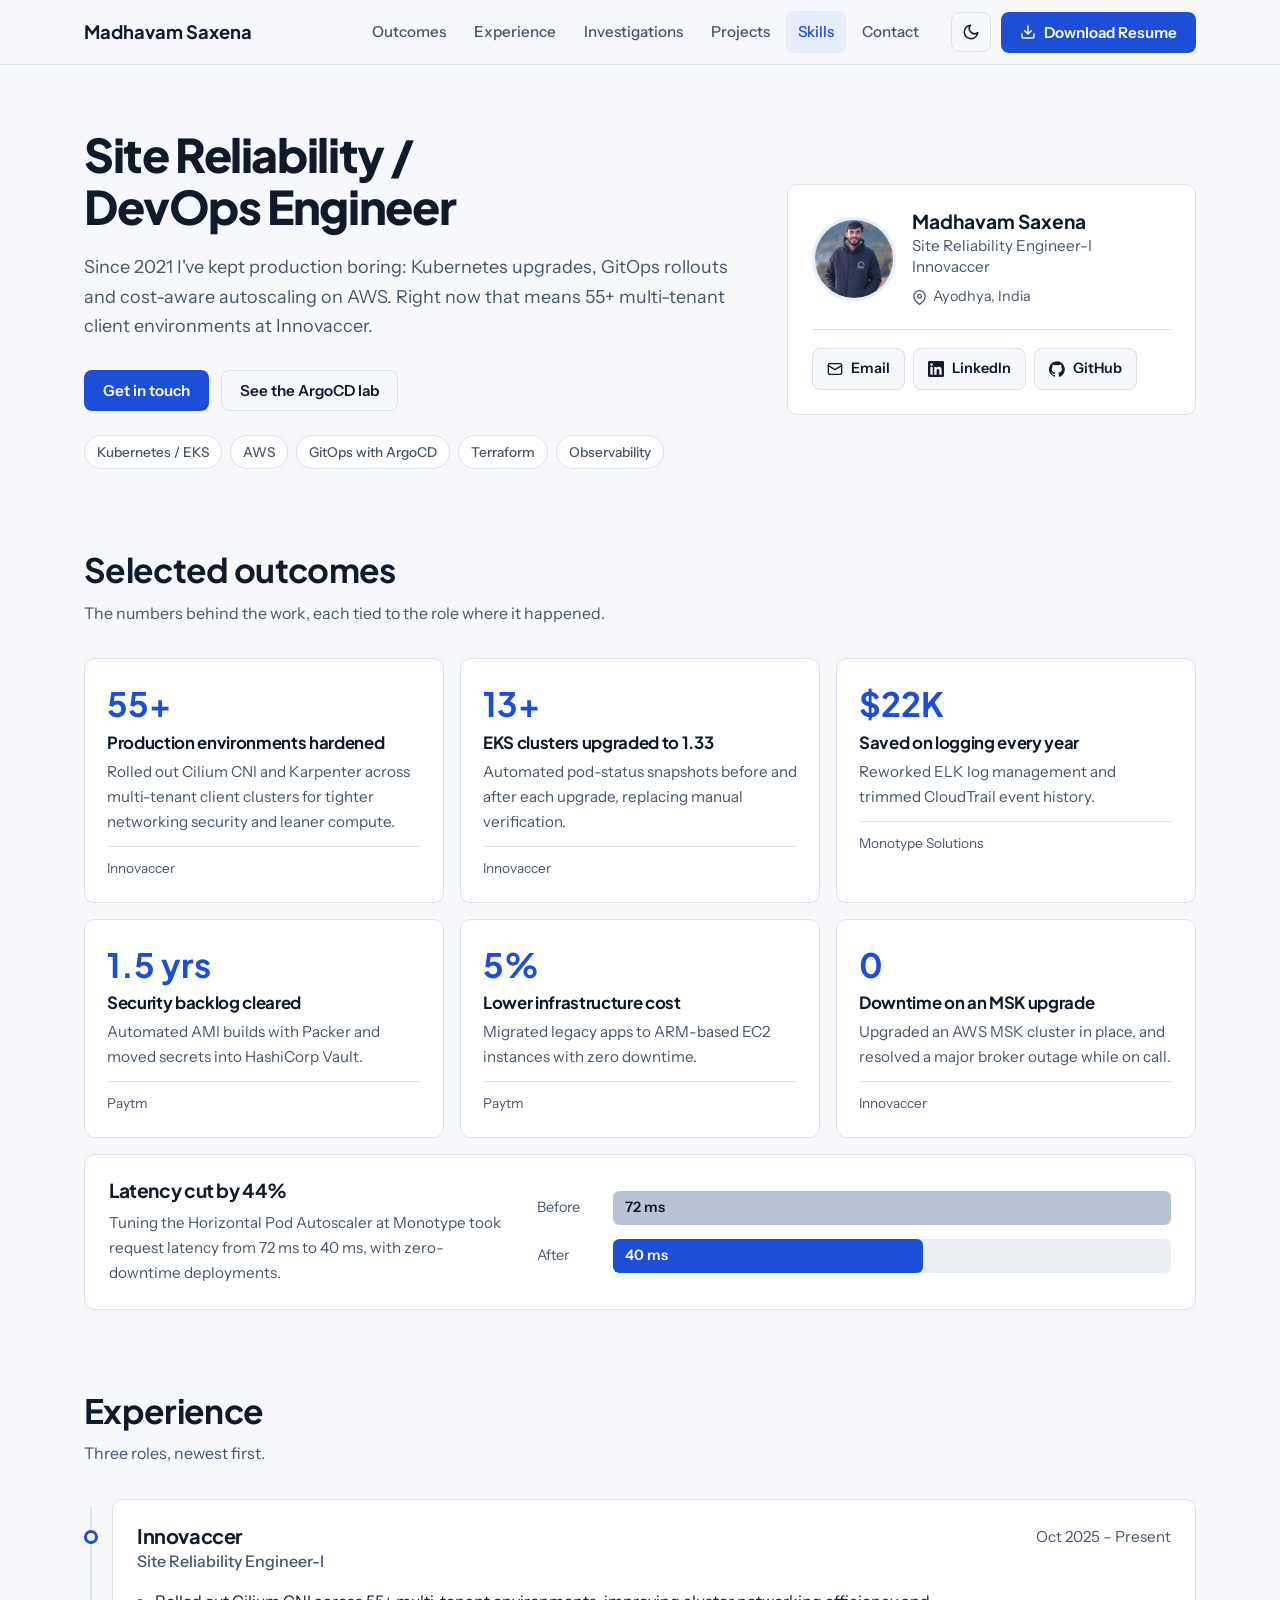
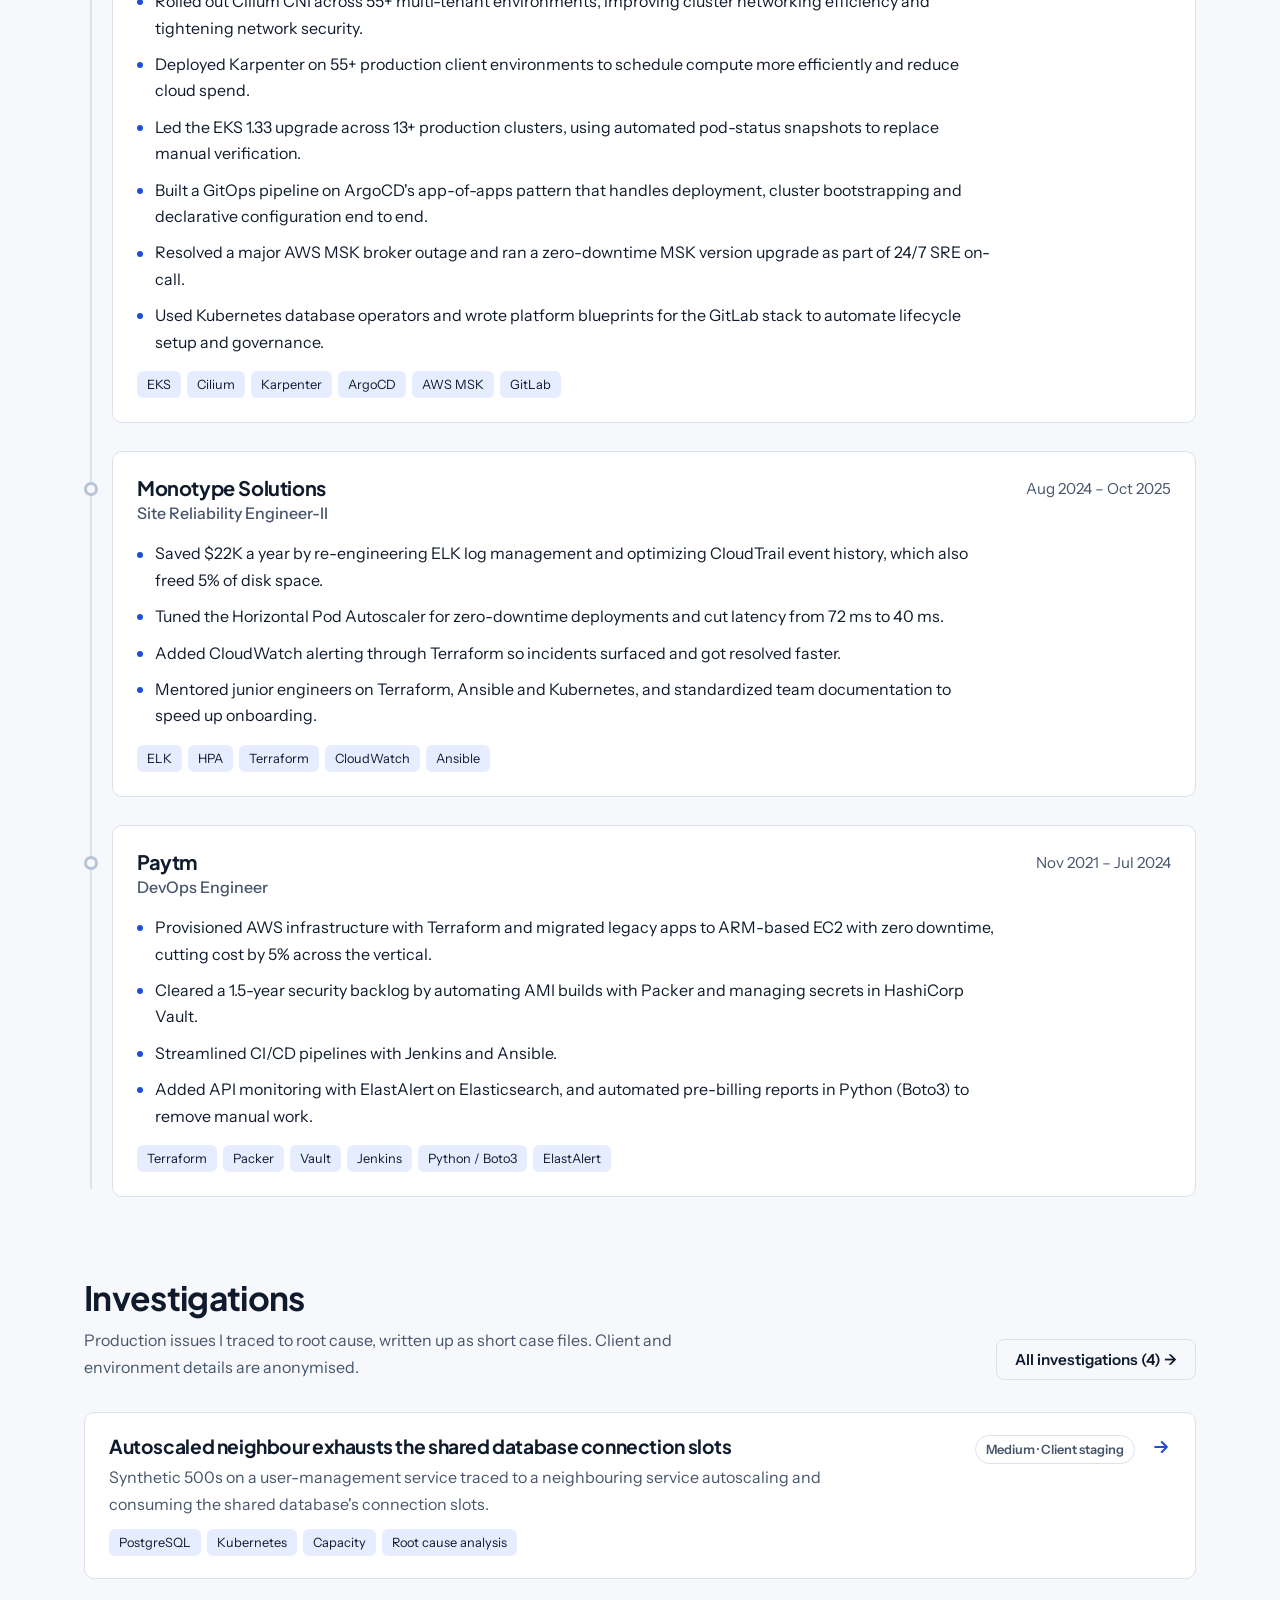
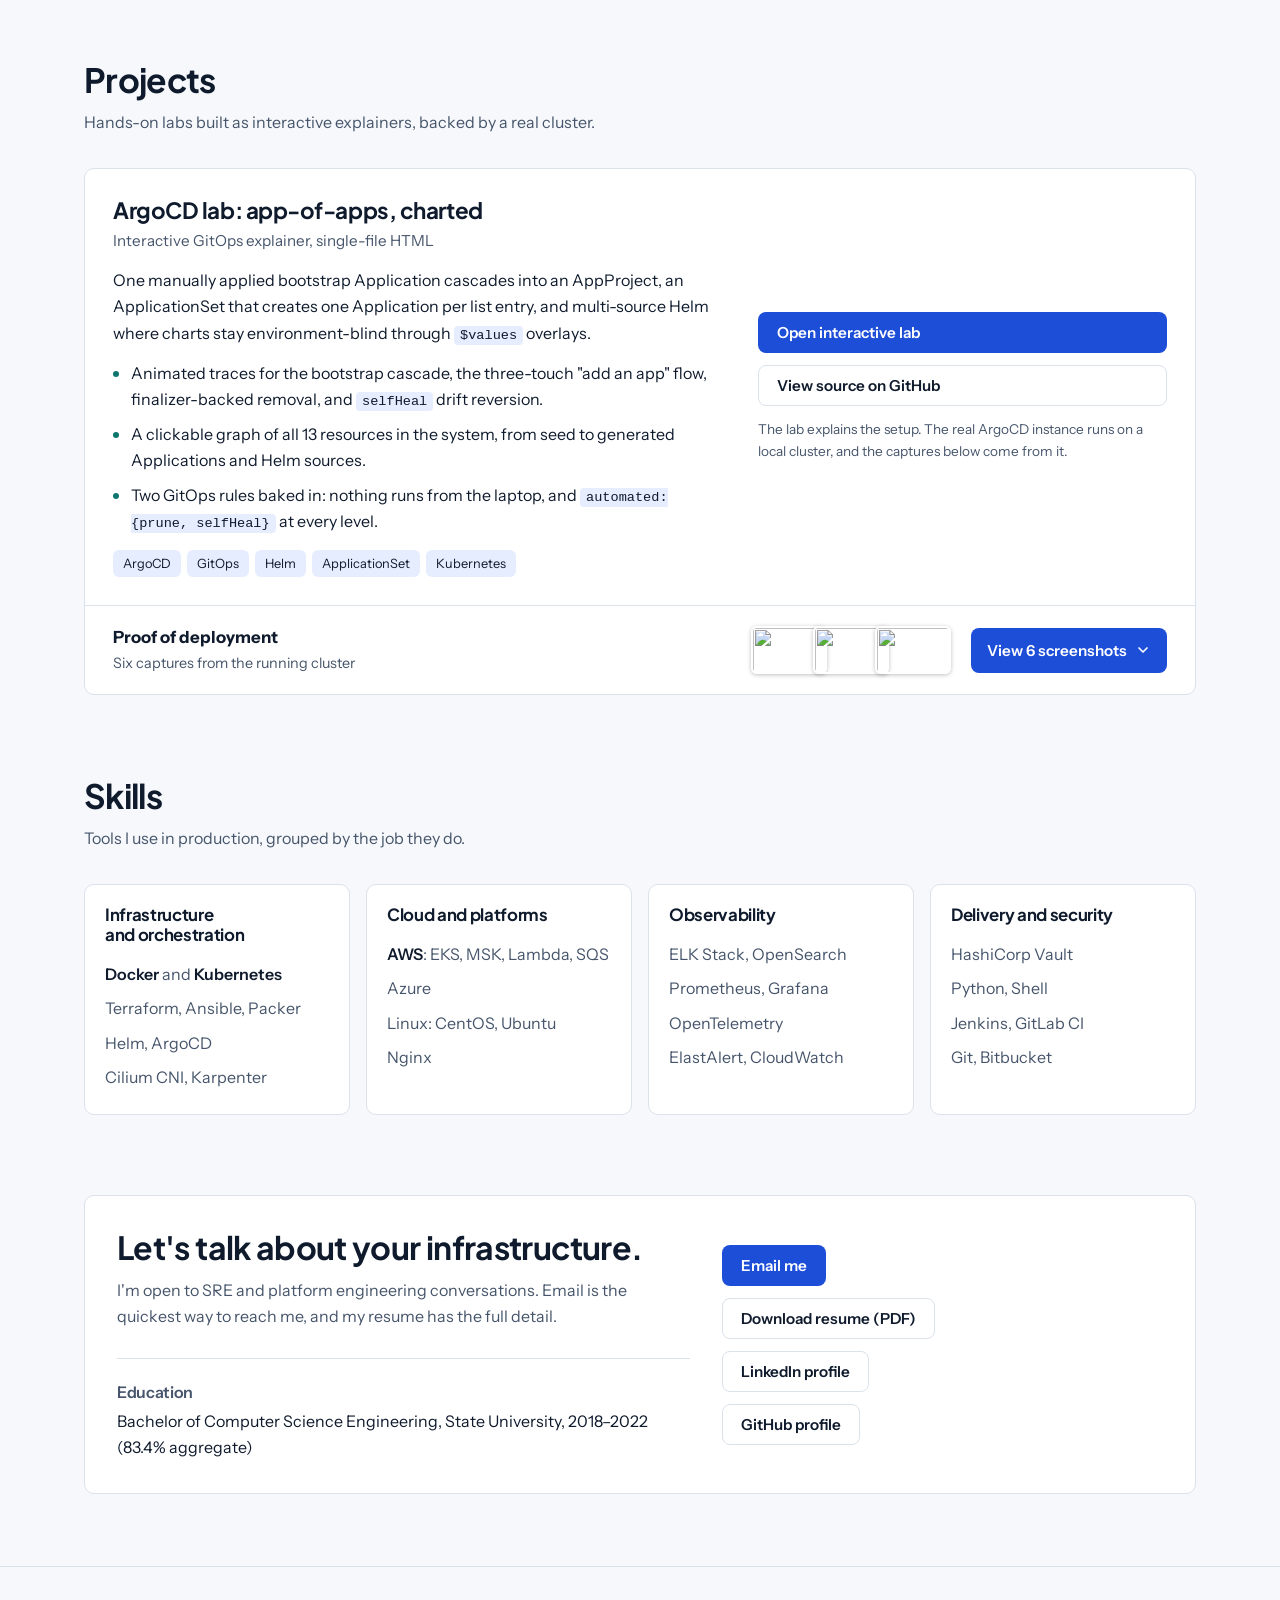
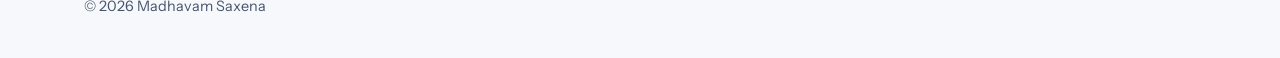
==== html/index.html @ 656e7c24 "Move the pages into html/ and leave a redirect at the root - html/index.html and html/investigations" ====
<!DOCTYPE html>
<html lang="en">
<head>
<meta charset="UTF-8">
<meta name="viewport" content="width=device-width, initial-scale=1">
<title>Madhavam Saxena | Site Reliability / DevOps Engineer: Kubernetes, AWS, GitOps</title>
<meta name="description" content="Site Reliability Engineer with 4+ years running Kubernetes (EKS) on AWS. Cilium and Karpenter rollouts across 55+ client environments, ArgoCD GitOps, Terraform and observability.">
<link rel="canonical" href="https://msaxena14.github.io/html/index.html">
<meta name="author" content="Madhavam Saxena">

<meta property="og:type" content="website">
<meta property="og:title" content="Madhavam Saxena | Site Reliability / DevOps Engineer">
<meta property="og:description" content="Kubernetes, AWS and GitOps at scale: 55+ client environments, 13+ EKS upgrades, $22K saved in logging cost.">
<meta property="og:url" content="https://msaxena14.github.io/html/index.html">
<meta property="og:image" content="https://msaxena14.github.io/assets/img/madhavam-saxena.jpeg">
<meta name="twitter:card" content="summary">

<meta name="color-scheme" content="light dark">
<meta name="theme-color" content="#f6f8fb" id="theme-meta">
<link rel="icon" href="data:image/svg+xml,%3Csvg xmlns='http://www.w3.org/2000/svg' viewBox='0 0 64 64'%3E%3Crect width='64' height='64' rx='14' fill='%231d4ed8'/%3E%3Ctext x='32' y='43' font-family='Arial,sans-serif' font-size='30' font-weight='700' text-anchor='middle' fill='white'%3EMS%3C/text%3E%3C/svg%3E">

<script type="application/ld+json">
{
  "@context": "https://schema.org",
  "@type": "Person",
  "name": "Madhavam Saxena",
  "jobTitle": "Site Reliability Engineer",
  "worksFor": { "@type": "Organization", "name": "Innovaccer" },
  "url": "https://msaxena14.github.io/",
  "email": "mailto:madhavamsaxena14@gmail.com",
  "sameAs": ["https://www.linkedin.com/in/madhavamsaxena/", "https://github.com/msaxena14"],
  "knowsAbout": ["Kubernetes", "AWS", "Terraform", "ArgoCD", "GitOps", "Observability", "Site Reliability Engineering"]
}
</script>

<!-- Set theme before first paint so there is no flash -->
<script>
  (function () {
    var saved = null;
    try { saved = localStorage.getItem('theme'); } catch (e) {}
    var dark = saved ? saved === 'dark' : window.matchMedia('(prefers-color-scheme: dark)').matches;
    document.documentElement.setAttribute('data-theme', dark ? 'dark' : 'light');
  })();
</script>

<link rel="preconnect" href="https://fonts.googleapis.com">
<link rel="preconnect" href="https://fonts.gstatic.com" crossorigin>
<link rel="stylesheet" href="https://fonts.googleapis.com/css2?family=Plus+Jakarta+Sans:wght@600;700;800&family=Instrument+Sans:wght@400;500;600&display=swap">

<link rel="stylesheet" href="../assets/css/site.css">
</head>

<body>
<a class="skip" href="#main">Skip to content</a>

<header class="site">
  <div class="wrap bar">
    <a class="brand" href="#top">Madhavam Saxena</a>
    <nav class="primary" aria-label="Primary">
      <a href="#outcomes">Outcomes</a>
      <a href="#experience">Experience</a>
      <a href="#investigations">Investigations</a>
      <a href="#projects">Projects</a>
      <a href="#skills">Skills</a>
      <a href="#contact">Contact</a>
    </nav>
    <div class="actions">
      <button class="icon-btn" id="theme-toggle" type="button" aria-label="Switch between light and dark theme">
        <svg class="i-sun" viewBox="0 0 24 24" fill="none" stroke="currentColor" stroke-width="2" stroke-linecap="round" stroke-linejoin="round" aria-hidden="true"><circle cx="12" cy="12" r="5"/><path d="M12 1v2M12 21v2M4.2 4.2l1.4 1.4M18.4 18.4l1.4 1.4M1 12h2M21 12h2M4.2 19.8l1.4-1.4M18.4 5.6l1.4-1.4"/></svg>
        <svg class="i-moon" viewBox="0 0 24 24" fill="none" stroke="currentColor" stroke-width="2" stroke-linecap="round" stroke-linejoin="round" aria-hidden="true"><path d="M21 12.8A9 9 0 1 1 11.2 3a7 7 0 0 0 9.8 9.8z"/></svg>
      </button>
      <a class="btn btn-primary" href="../MadhavamSaxena_Resume.pdf" download>
        <svg width="16" height="16" viewBox="0 0 24 24" fill="none" stroke="currentColor" stroke-width="2.2" stroke-linecap="round" stroke-linejoin="round" aria-hidden="true"><path d="M21 15v4a2 2 0 0 1-2 2H5a2 2 0 0 1-2-2v-4M7 10l5 5 5-5M12 15V3"/></svg>
        <span><span class="btn-resume-text">Download </span>Resume</span>
      </a>
    </div>
  </div>
</header>

<main id="main">
  <!-- ================= HERO ================= -->
  <section class="hero" id="top">
    <div class="wrap hero-grid">
      <div>
        <h1>Site Reliability / DevOps Engineer</h1>
        <p class="lede">
          Since 2021 I've kept production boring: Kubernetes upgrades, GitOps rollouts and cost-aware autoscaling on AWS.
          Right now that means 55+ multi-tenant client environments at Innovaccer.
        </p>
        <div class="cta">
          <a class="btn btn-primary" href="#contact">Get in touch</a>
          <a class="btn btn-ghost" href="#projects">See the ArgoCD lab</a>
        </div>
        <ul class="chips" aria-label="Focus areas">
          <li class="chip">Kubernetes / EKS</li>
          <li class="chip">AWS</li>
          <li class="chip">GitOps with ArgoCD</li>
          <li class="chip">Terraform</li>
          <li class="chip">Observability</li>
        </ul>
      </div>

      <div class="card-id">
        <div class="id-top">
          <img src="../assets/img/madhavam-saxena.jpeg" width="84" height="84" alt="Portrait of Madhavam Saxena" fetchpriority="high">
          <div>
            <p class="name">Madhavam Saxena</p>
            <p class="role">Site Reliability Engineer-I<br>Innovaccer</p>
            <p class="loc">
              <svg viewBox="0 0 24 24" fill="none" stroke="currentColor" stroke-width="2" stroke-linecap="round" stroke-linejoin="round" aria-hidden="true"><path d="M21 10c0 7-9 13-9 13S3 17 3 10a9 9 0 0 1 18 0z"/><circle cx="12" cy="10" r="3"/></svg>
              Ayodhya, India
            </p>
          </div>
        </div>
        <ul class="id-links" aria-label="Contact links">
          <li><a class="pill" href="mailto:madhavamsaxena14@gmail.com" title="madhavamsaxena14@gmail.com">
            <svg viewBox="0 0 24 24" fill="none" stroke="currentColor" stroke-width="2" stroke-linecap="round" stroke-linejoin="round" aria-hidden="true"><rect x="2" y="4" width="20" height="16" rx="2"/><path d="m22 7-10 6L2 7"/></svg>Email</a></li>
          <li><a class="pill" href="https://www.linkedin.com/in/madhavamsaxena/" target="_blank" rel="noopener">
            <svg viewBox="0 0 24 24" fill="currentColor" aria-hidden="true"><path d="M20.45 20.45h-3.55v-5.57c0-1.33-.03-3.04-1.85-3.04-1.85 0-2.14 1.45-2.14 2.94v5.67H9.35V9h3.41v1.56h.05c.48-.9 1.64-1.85 3.37-1.85 3.6 0 4.27 2.37 4.27 5.46v6.28zM5.34 7.43a2.06 2.06 0 1 1 0-4.13 2.06 2.06 0 0 1 0 4.13zM7.12 20.45H3.56V9h3.56v11.45zM22.22 0H1.77C.79 0 0 .77 0 1.73v20.54C0 23.23.79 24 1.77 24h20.45c.98 0 1.78-.77 1.78-1.73V1.73C24 .77 23.2 0 22.22 0z"/></svg>LinkedIn</a></li>
          <li><a class="pill" href="https://github.com/msaxena14" target="_blank" rel="noopener">
            <svg viewBox="0 0 24 24" fill="currentColor" aria-hidden="true"><path d="M12 .3a12 12 0 0 0-3.8 23.4c.6.1.8-.3.8-.6v-2c-3.3.7-4-1.6-4-1.6-.6-1.4-1.4-1.8-1.4-1.8-1-.7.1-.7.1-.7 1.2.1 1.8 1.2 1.8 1.2 1 1.8 2.8 1.3 3.5 1 .1-.8.4-1.3.7-1.6-2.7-.3-5.5-1.3-5.5-5.9 0-1.3.5-2.4 1.2-3.2-.1-.3-.5-1.5.1-3.2 0 0 1-.3 3.3 1.2a11.5 11.5 0 0 1 6 0c2.3-1.5 3.3-1.2 3.3-1.2.6 1.7.2 2.9.1 3.2.8.8 1.2 1.9 1.2 3.2 0 4.6-2.8 5.6-5.5 5.9.4.4.8 1.1.8 2.2v3.3c0 .3.2.7.8.6A12 12 0 0 0 12 .3"/></svg>GitHub</a></li>
        </ul>
      </div>
    </div>
  </section>

  <!-- ================= OUTCOMES ================= -->
  <section id="outcomes">
    <div class="wrap">
      <div class="section-head">
        <h2>Selected outcomes</h2>
        <p>The numbers behind the work, each tied to the role where it happened.</p>
      </div>

      <div class="outcomes">
        <article class="outcome">
          <p class="fig">55+</p>
          <h3>Production environments hardened</h3>
          <p>Rolled out Cilium CNI and Karpenter across multi-tenant client clusters for tighter networking security and leaner compute.</p>
          <p class="src">Innovaccer</p>
        </article>
        <article class="outcome">
          <p class="fig">13+</p>
          <h3>EKS clusters upgraded to 1.33</h3>
          <p>Automated pod-status snapshots before and after each upgrade, replacing manual verification.</p>
          <p class="src">Innovaccer</p>
        </article>
        <article class="outcome">
          <p class="fig">$22K</p>
          <h3>Saved on logging every year</h3>
          <p>Reworked ELK log management and trimmed CloudTrail event history.</p>
          <p class="src">Monotype Solutions</p>
        </article>
        <article class="outcome">
          <p class="fig">1.5 yrs</p>
          <h3>Security backlog cleared</h3>
          <p>Automated AMI builds with Packer and moved secrets into HashiCorp Vault.</p>
          <p class="src">Paytm</p>
        </article>
        <article class="outcome">
          <p class="fig">5%</p>
          <h3>Lower infrastructure cost</h3>
          <p>Migrated legacy apps to ARM-based EC2 instances with zero downtime.</p>
          <p class="src">Paytm</p>
        </article>
        <article class="outcome">
          <p class="fig">0</p>
          <h3>Downtime on an MSK upgrade</h3>
          <p>Upgraded an AWS MSK cluster in place, and resolved a major broker outage while on call.</p>
          <p class="src">Innovaccer</p>
        </article>
      </div>

      <div class="latency">
        <div>
          <h3>Latency cut by 44%</h3>
          <p>Tuning the Horizontal Pod Autoscaler at Monotype took request latency from 72 ms to 40 ms, with zero-downtime deployments.</p>
        </div>
        <div class="bars" role="img" aria-label="Latency before: 72 milliseconds. After: 40 milliseconds.">
          <div class="bar-row"><span class="label">Before</span><div class="track"><div class="fill before">72 ms</div></div></div>
          <div class="bar-row"><span class="label">After</span><div class="track"><div class="fill after">40 ms</div></div></div>
        </div>
      </div>
    </div>
  </section>

  <!-- ================= EXPERIENCE ================= -->
  <section id="experience">
    <div class="wrap">
      <div class="section-head">
        <h2>Experience</h2>
        <p>Three roles, newest first.</p>
      </div>

      <div class="timeline">
        <article class="job current">
          <div class="job-top">
            <div>
              <h3>Innovaccer</h3>
              <p class="role">Site Reliability Engineer-I</p>
            </div>
            <p class="dates">Oct 2025 – Present</p>
          </div>
          <ul>
            <li>Rolled out Cilium CNI across 55+ multi-tenant environments, improving cluster networking efficiency and tightening network security.</li>
            <li>Deployed Karpenter on 55+ production client environments to schedule compute more efficiently and reduce cloud spend.</li>
            <li>Led the EKS 1.33 upgrade across 13+ production clusters, using automated pod-status snapshots to replace manual verification.</li>
            <li>Built a GitOps pipeline on ArgoCD's app-of-apps pattern that handles deployment, cluster bootstrapping and declarative configuration end to end.</li>
            <li>Resolved a major AWS MSK broker outage and ran a zero-downtime MSK version upgrade as part of 24/7 SRE on-call.</li>
            <li>Used Kubernetes database operators and wrote platform blueprints for the GitLab stack to automate lifecycle setup and governance.</li>
          </ul>
          <ul class="tags" aria-label="Technologies">
            <li class="tag">EKS</li><li class="tag">Cilium</li><li class="tag">Karpenter</li><li class="tag">ArgoCD</li><li class="tag">AWS MSK</li><li class="tag">GitLab</li>
          </ul>
        </article>

        <article class="job">
          <div class="job-top">
            <div>
              <h3>Monotype Solutions</h3>
              <p class="role">Site Reliability Engineer-II</p>
            </div>
            <p class="dates">Aug 2024 – Oct 2025</p>
          </div>
          <ul>
            <li>Saved $22K a year by re-engineering ELK log management and optimizing CloudTrail event history, which also freed 5% of disk space.</li>
            <li>Tuned the Horizontal Pod Autoscaler for zero-downtime deployments and cut latency from 72 ms to 40 ms.</li>
            <li>Added CloudWatch alerting through Terraform so incidents surfaced and got resolved faster.</li>
            <li>Mentored junior engineers on Terraform, Ansible and Kubernetes, and standardized team documentation to speed up onboarding.</li>
          </ul>
          <ul class="tags" aria-label="Technologies">
            <li class="tag">ELK</li><li class="tag">HPA</li><li class="tag">Terraform</li><li class="tag">CloudWatch</li><li class="tag">Ansible</li>
          </ul>
        </article>

        <article class="job">
          <div class="job-top">
            <div>
              <h3>Paytm</h3>
              <p class="role">DevOps Engineer</p>
            </div>
            <p class="dates">Nov 2021 – Jul 2024</p>
          </div>
          <ul>
            <li>Provisioned AWS infrastructure with Terraform and migrated legacy apps to ARM-based EC2 with zero downtime, cutting cost by 5% across the vertical.</li>
            <li>Cleared a 1.5-year security backlog by automating AMI builds with Packer and managing secrets in HashiCorp Vault.</li>
            <li>Streamlined CI/CD pipelines with Jenkins and Ansible.</li>
            <li>Added API monitoring with ElastAlert on Elasticsearch, and automated pre-billing reports in Python (Boto3) to remove manual work.</li>
          </ul>
          <ul class="tags" aria-label="Technologies">
            <li class="tag">Terraform</li><li class="tag">Packer</li><li class="tag">Vault</li><li class="tag">Jenkins</li><li class="tag">Python / Boto3</li><li class="tag">ElastAlert</li>
          </ul>
        </article>
      </div>
    </div>
  </section>

  <!-- ================= INVESTIGATIONS (teaser; full write-ups on investigations.html) ================= -->
  <section id="investigations">
    <div class="wrap">
      <div class="section-head with-link">
        <div>
          <h2>Investigations</h2>
          <p>Production issues I traced to root cause, written up as short case files. Client and environment details are anonymised.</p>
        </div>
        <a class="btn btn-ghost" href="investigations.html">All investigations (4) →</a>
      </div>

      <div class="cases">
        <!-- INVESTIGATIONS:START -->
        <a class="case-card" href="investigations.html#autoscaled-neighbour-exhausts-the-shared-database-connection-slots">
          <span class="case-title">
            <h3>Autoscaled neighbour exhausts the shared database connection slots</h3>
            <p>Synthetic 500s on a user-management service traced to a neighbouring service autoscaling and consuming the shared database&#x27;s connection slots.</p>
            <ul class="tags" aria-label="Technologies"><li class="tag">PostgreSQL</li><li class="tag">Kubernetes</li><li class="tag">Capacity</li><li class="tag">Root cause analysis</li></ul>
          </span>
          <span class="case-sev">Medium · Client staging</span>
          <svg class="case-go" viewBox="0 0 24 24" fill="none" stroke="currentColor" stroke-width="2.5" stroke-linecap="round" stroke-linejoin="round" aria-hidden="true"><path d="M5 12h14M13 6l6 6-6 6"/></svg>
        </a>
        <!-- INVESTIGATIONS:END -->
      </div>
    </div>
  </section>

  <!-- ================= PROJECTS ================= -->
  <section id="projects">
    <div class="wrap">
      <div class="section-head">
        <h2>Projects</h2>
        <p>Hands-on labs built as interactive explainers, backed by a real cluster.</p>
      </div>

      <article class="project">
        <div class="project-body">
          <div>
            <h3>ArgoCD lab: app-of-apps, charted</h3>
            <p class="kicker">Interactive GitOps explainer, single-file HTML</p>
            <p class="desc">
              One manually applied bootstrap Application cascades into an AppProject, an ApplicationSet that creates one Application per list entry,
              and multi-source Helm where charts stay environment-blind through <code>$values</code> overlays.
            </p>
            <ul class="points">
              <li>Animated traces for the bootstrap cascade, the three-touch "add an app" flow, finalizer-backed removal, and <code>selfHeal</code> drift reversion.</li>
              <li>A clickable graph of all 13 resources in the system, from seed to generated Applications and Helm sources.</li>
              <li>Two GitOps rules baked in: nothing runs from the laptop, and <code>automated: {prune, selfHeal}</code> at every level.</li>
            </ul>
            <ul class="tags" aria-label="Technologies">
              <li class="tag">ArgoCD</li><li class="tag">GitOps</li><li class="tag">Helm</li><li class="tag">ApplicationSet</li><li class="tag">Kubernetes</li>
            </ul>
          </div>
          <aside>
            <a class="btn btn-primary" href="https://msaxena14.github.io/ArgoCD/argocd-lab.html" target="_blank" rel="noopener">Open interactive lab</a>
            <a class="btn btn-ghost" href="https://github.com/msaxena14/ArgoCD" target="_blank" rel="noopener">View source on GitHub</a>
            <p class="note">The lab explains the setup. The real ArgoCD instance runs on a local cluster, and the captures below come from it.</p>
          </aside>
        </div>

        <details class="proof">
          <summary>
            <span class="proof-text"><strong>Proof of deployment</strong><small>Six captures from the running cluster</small></span>
            <span class="peek" aria-hidden="true">
              <img src="screenshots/argocd-applications-overview.png" alt="" loading="lazy" width="76" height="48">
              <img src="screenshots/argocd-app-of-apps-tree.png" alt="" loading="lazy" width="76" height="48">
              <img src="screenshots/argocd-podinfo-tree.png" alt="" loading="lazy" width="76" height="48">
            </span>
            <span class="proof-btn">
              <span class="when-closed">View 6 screenshots</span><span class="when-open">Hide screenshots</span>
              <svg viewBox="0 0 24 24" fill="none" stroke="currentColor" stroke-width="2.5" stroke-linecap="round" stroke-linejoin="round" aria-hidden="true"><path d="m6 9 6 6 6-6"/></svg>
            </span>
          </summary>
          <div class="gallery" id="gallery">
            <figure class="shot">
              <button type="button" data-full><img src="screenshots/argocd-applications-overview.png" loading="lazy" width="2934" height="1766" alt="ArgoCD UI listing bootstrap-app, labs-hello-world and labs-podinfo, all Synced and Healthy"></button>
              <figcaption><strong>Applications overview</strong><span>Seed plus two children, all Synced and Healthy.</span></figcaption>
            </figure>
            <figure class="shot">
              <button type="button" data-full><img src="screenshots/argocd-app-of-apps-tree.png" loading="lazy" width="2940" height="1760" alt="ArgoCD resource tree of bootstrap-app showing the AppProject and ApplicationSet it manages"></button>
              <figcaption><strong>App-of-apps tree</strong><span>AppProject "lab" and ApplicationSet "lab-apps", managed from git.</span></figcaption>
            </figure>
            <figure class="shot">
              <button type="button" data-full><img src="screenshots/argocd-podinfo-tree.png" loading="lazy" width="2936" height="1768" alt="ArgoCD resource tree for labs-podinfo with Deployment, Redis subchart, Service and ServiceMonitor"></button>
              <figcaption><strong>Podinfo resource tree</strong><span>Upstream chart plus Redis subchart, all in namespace app.</span></figcaption>
            </figure>
            <figure class="shot">
              <button type="button" data-full><img src="screenshots/kubectl-cluster-state.png" loading="lazy" width="2700" height="894" alt="Terminal output of kubectl get applications and kubectl get pods showing everything running"></button>
              <figcaption><strong>Cluster state in kubectl</strong><span>Application CRs in argocd, running pods in app.</span></figcaption>
            </figure>
            <figure class="shot">
              <button type="button" data-full><img src="screenshots/podinfo-ui-override.png" loading="lazy" width="2922" height="1720" alt="Podinfo web UI showing the custom message from values/local/podinfo/values.yaml"></button>
              <figcaption><strong>Values overlay in action</strong><span>Message overridden through <code>$values</code>.</span></figcaption>
            </figure>
            <figure class="shot">
              <button type="button" data-full><img src="screenshots/argocd-selfheal-event.png" loading="lazy" width="2928" height="1763" alt="ArgoCD sync history showing an automated selfHeal sync reverting a manual kubectl edit"></button>
              <figcaption><strong>selfHeal reverting drift</strong><span>A manual kubectl edit, undone by automated sync.</span></figcaption>
            </figure>
          </div>
        </details>
      </article>
    </div>
  </section>

  <!-- ================= SKILLS ================= -->
  <section id="skills">
    <div class="wrap">
      <div class="section-head">
        <h2>Skills</h2>
        <p>Tools I use in production, grouped by the job they do.</p>
      </div>
      <div class="skills">
        <div class="skill-group">
          <h3>Infrastructure and orchestration</h3>
          <ul><li><strong>Docker</strong> and <strong>Kubernetes</strong></li><li>Terraform, Ansible, Packer</li><li>Helm, ArgoCD</li><li>Cilium CNI, Karpenter</li></ul>
        </div>
        <div class="skill-group">
          <h3>Cloud and platforms</h3>
          <ul><li><strong>AWS</strong>: EKS, MSK, Lambda, SQS</li><li>Azure</li><li>Linux: CentOS, Ubuntu</li><li>Nginx</li></ul>
        </div>
        <div class="skill-group">
          <h3>Observability</h3>
          <ul><li>ELK Stack, OpenSearch</li><li>Prometheus, Grafana</li><li>OpenTelemetry</li><li>ElastAlert, CloudWatch</li></ul>
        </div>
        <div class="skill-group">
          <h3>Delivery and security</h3>
          <ul><li>HashiCorp Vault</li><li>Python, Shell</li><li>Jenkins, GitLab CI</li><li>Git, Bitbucket</li></ul>
        </div>
      </div>
    </div>
  </section>

  <!-- ================= CONTACT ================= -->
  <section id="contact">
    <div class="wrap">
      <div class="contact">
        <div>
          <h2>Let's talk about your infrastructure.</h2>
          <p>I'm open to SRE and platform engineering conversations. Email is the quickest way to reach me, and my resume has the full detail.</p>
          <div class="edu">
            <h3>Education</h3>
            <p>Bachelor of Computer Science Engineering, State University, 2018–2022 (83.4% aggregate)</p>
          </div>
        </div>
        <div class="links">
          <a class="btn btn-primary" href="mailto:madhavamsaxena14@gmail.com">Email me</a>
          <a class="btn btn-ghost" href="../MadhavamSaxena_Resume.pdf" download>Download resume (PDF)</a>
          <a class="btn btn-ghost" href="https://www.linkedin.com/in/madhavamsaxena/" target="_blank" rel="noopener">LinkedIn profile</a>
          <a class="btn btn-ghost" href="https://github.com/msaxena14" target="_blank" rel="noopener">GitHub profile</a>
        </div>
      </div>
    </div>
  </section>
</main>

<footer class="site">
  <div class="wrap">© <span id="year">2026</span> Madhavam Saxena</div>
</footer>

<dialog id="lightbox" aria-label="Enlarged screenshot">
  <button class="close" type="button" id="lightbox-close">Close</button>
  <img id="lightbox-img" src="" alt="">
</dialog>

<script>
  (function () {
    var root = document.documentElement;

    // Footer year
    document.getElementById('year').textContent = new Date().getFullYear();

    // Theme toggle (also keeps the browser UI colour in sync)
    var meta = document.getElementById('theme-meta');
    function syncMeta() { meta.setAttribute('content', root.getAttribute('data-theme') === 'dark' ? '#0b1220' : '#f6f8fb'); }
    syncMeta();
    document.getElementById('theme-toggle').addEventListener('click', function () {
      var next = root.getAttribute('data-theme') === 'dark' ? 'light' : 'dark';
      root.setAttribute('data-theme', next);
      try { localStorage.setItem('theme', next); } catch (e) {}
      syncMeta();
    });

    // Scroll-spy: mark the nav link for the section in view
    var links = Array.prototype.slice.call(document.querySelectorAll('nav.primary a'));
    var map = {};
    links.forEach(function (a) { map[a.getAttribute('href').slice(1)] = a; });
    if ('IntersectionObserver' in window) {
      var io = new IntersectionObserver(function (entries) {
        entries.forEach(function (e) {
          if (e.isIntersecting && map[e.target.id]) {
            links.forEach(function (a) { a.removeAttribute('aria-current'); });
            map[e.target.id].setAttribute('aria-current', 'true');
          }
        });
      }, { rootMargin: '-35% 0px -60% 0px' });
      Object.keys(map).forEach(function (id) { var s = document.getElementById(id); if (s) io.observe(s); });
    }

    // Screenshots: try local /screenshots first, then the ArgoCD repo's Pages site, then hide the card
    var REMOTE = 'https://msaxena14.github.io/ArgoCD/screenshots/';
    document.querySelectorAll('.shot img, .peek img').forEach(function (img) {
      img.addEventListener('error', function () {
        if (!img.dataset.retried) {
          img.dataset.retried = '1';
          img.src = REMOTE + img.src.split('/').pop();
        } else {
          var fig = img.closest('figure'); (fig || img).hidden = true;
        }
      });
    });

    // Lightbox on the native <dialog>: Esc, focus trap and focus return come for free
    var dlg = document.getElementById('lightbox');
    var dlgImg = document.getElementById('lightbox-img');
    document.querySelectorAll('[data-full]').forEach(function (btn) {
      btn.addEventListener('click', function () {
        var img = btn.querySelector('img');
        dlgImg.src = img.currentSrc || img.src;
        dlgImg.alt = img.alt;
        dlg.showModal();
      });
    });
    document.getElementById('lightbox-close').addEventListener('click', function () { dlg.close(); });
    dlg.addEventListener('click', function (e) { if (e.target === dlg || e.target === dlgImg) dlg.close(); });
  })();
</script>
</body>
</html>
---- assets/css/site.css ----
:root {
  --bg: #f6f8fb;
  --surface: #ffffff;
  --ink: #0f1b2d;
  --muted: #46556b;
  --line: #dbe2ec;
  --accent: #1d4ed8;
  --accent-ink: #ffffff;
  --accent-soft: #e6edff;
  --good: #0f766e;
  --bar-before: #b8c3d4;
  --radius: 10px;
  --display: 'Plus Jakarta Sans', 'Segoe UI', system-ui, sans-serif;
  --body: 'Instrument Sans', 'Segoe UI', system-ui, sans-serif;
}
[data-theme="dark"] {
  --bg: #0b1220;
  --surface: #121b2e;
  --ink: #e6ecf5;
  --muted: #a3b3ca;
  --line: #25324a;
  --accent: #7aa2ff;
  --accent-ink: #0b1220;
  --accent-soft: #1a2747;
  --good: #5eead4;
  --bar-before: #3a4963;
}

*, *::before, *::after { box-sizing: border-box; }
html { scroll-behavior: smooth; scroll-padding-top: 96px; }
body {
  margin: 0;
  background: var(--bg);
  color: var(--ink);
  font: 400 1rem/1.65 var(--body);
  -webkit-font-smoothing: antialiased;
}
img { max-width: 100%; display: block; }
a { color: var(--accent); text-underline-offset: 3px; }
h1, h2, h3 { font-family: var(--display); line-height: 1.2; margin: 0; letter-spacing: -0.02em; text-wrap: balance; }
p { margin: 0; }
ul { margin: 0; padding: 0; list-style: none; }

:focus-visible { outline: 3px solid var(--accent); outline-offset: 3px; border-radius: 4px; }

.skip {
  position: absolute; left: 12px; top: -60px; z-index: 100;
  background: var(--accent); color: var(--accent-ink);
  padding: 10px 16px; border-radius: 8px; font-weight: 600; text-decoration: none;
}
.skip:focus { top: 12px; }

.wrap { max-width: 1160px; margin: 0 auto; padding: 0 24px; }
section { padding: 72px 0 8px; }
.section-head { max-width: 62ch; margin-bottom: 32px; }
.section-head h2 { font-size: clamp(1.6rem, 3vw, 2.1rem); }
.section-head p { color: var(--muted); margin-top: 10px; }

/* ---------- Header ---------- */
header.site {
  position: sticky; top: 0; z-index: 50;
  background: color-mix(in srgb, var(--bg) 88%, transparent);
  backdrop-filter: blur(10px);
  border-bottom: 1px solid var(--line);
}
.bar { display: flex; align-items: center; gap: 20px; min-height: 64px; flex-wrap: wrap; padding-top: 8px; padding-bottom: 8px; }
.brand { font-family: var(--display); font-weight: 700; font-size: 1.15rem; color: var(--ink); text-decoration: none; margin-right: auto; }
nav.primary { display: flex; gap: 4px; overflow-x: auto; scrollbar-width: none; }
nav.primary::-webkit-scrollbar { display: none; }
nav.primary a {
  color: var(--muted); text-decoration: none; font-weight: 500; font-size: .95rem;
  padding: 8px 12px; border-radius: 8px; white-space: nowrap;
}
nav.primary a:hover { color: var(--ink); background: var(--accent-soft); }
nav.primary a[aria-current="true"] { color: var(--accent); background: var(--accent-soft); }
.actions { display: flex; align-items: center; gap: 10px; }

.btn {
  display: inline-flex; align-items: center; gap: 8px;
  font: 600 .95rem var(--body); text-decoration: none; cursor: pointer;
  padding: 10px 18px; border-radius: 8px; border: 1px solid transparent;
}
.btn-primary { background: var(--accent); color: var(--accent-ink); }
.btn-primary:hover { filter: brightness(1.08); }
.btn-ghost { background: transparent; color: var(--ink); border-color: var(--line); }
.btn-ghost:hover { border-color: var(--accent); color: var(--accent); }
.icon-btn {
  width: 40px; height: 40px; display: grid; place-items: center; cursor: pointer;
  background: transparent; color: var(--ink); border: 1px solid var(--line); border-radius: 8px;
}
.icon-btn:hover { border-color: var(--accent); color: var(--accent); }
.icon-btn svg { width: 18px; height: 18px; }
[data-theme="light"] .i-sun, [data-theme="dark"] .i-moon { display: none; }

/* ---------- Hero ---------- */
.hero { padding-top: 64px; }
.hero-grid { display: grid; grid-template-columns: 1.6fr 1fr; gap: 48px; align-items: center; }
.hero h1 { font-size: clamp(1.9rem, 4vw, 2.9rem); font-weight: 800; letter-spacing: -0.03em; line-height: 1.12; max-width: 22ch; }
.hero .lede { color: var(--muted); font-size: 1.125rem; max-width: 58ch; margin-top: 20px; }
.hero .cta { display: flex; flex-wrap: wrap; gap: 12px; margin-top: 28px; }
.chips { display: flex; flex-wrap: wrap; gap: 8px; margin-top: 24px; }
.chip {
  font-size: .85rem; font-weight: 500; padding: 5px 12px; border-radius: 999px;
  background: var(--surface); border: 1px solid var(--line); color: var(--muted);
}
.card-id {
  background: var(--surface); border: 1px solid var(--line); border-radius: var(--radius);
  padding: 24px; display: grid; gap: 20px;
}
.id-top { display: flex; align-items: center; gap: 16px; }
.card-id img { width: 84px; height: 84px; flex: none; border-radius: 50%; object-fit: cover; border: 3px solid var(--accent-soft); }
.card-id .name { font-family: var(--display); font-weight: 700; font-size: 1.2rem; line-height: 1.25; }
.card-id .role { color: var(--muted); font-size: .95rem; line-height: 1.4; margin-top: 2px; }
.card-id .loc { display: flex; align-items: center; gap: 6px; color: var(--muted); font-size: .9rem; margin-top: 8px; }
.card-id .loc svg { width: 15px; height: 15px; flex: none; }
.id-links { display: flex; flex-wrap: wrap; gap: 8px; padding-top: 18px; border-top: 1px solid var(--line); }
.pill {
  display: inline-flex; align-items: center; gap: 8px; padding: 8px 14px;
  border: 1px solid var(--line); border-radius: 8px; background: var(--bg);
  color: var(--ink); font-weight: 600; font-size: .9rem; text-decoration: none;
}
.pill svg { width: 16px; height: 16px; flex: none; }
.pill:hover { border-color: var(--accent); color: var(--accent); }

/* ---------- Outcomes ---------- */
.outcomes { display: grid; grid-template-columns: repeat(3, 1fr); gap: 16px; }
.outcome {
  background: var(--surface); border: 1px solid var(--line); border-radius: var(--radius);
  padding: 22px;
}
.outcome .fig { font-family: var(--display); font-weight: 700; font-size: 2.1rem; color: var(--accent); line-height: 1; }
.outcome h3 { font-size: 1.05rem; margin-top: 12px; }
.outcome p { color: var(--muted); font-size: .95rem; margin-top: 6px; }
.outcome .src { font-size: .85rem; color: var(--muted); margin-top: 12px; border-top: 1px solid var(--line); padding-top: 10px; }

.latency {
  margin-top: 16px; background: var(--surface); border: 1px solid var(--line); border-radius: var(--radius);
  padding: 24px; display: grid; grid-template-columns: 1fr 1.6fr; gap: 32px; align-items: center;
}
.latency h3 { font-size: 1.2rem; }
.latency p { color: var(--muted); margin-top: 8px; font-size: .95rem; }
.bars { display: grid; gap: 14px; }
.bar-row { display: grid; grid-template-columns: 64px 1fr; gap: 12px; align-items: center; font-size: .9rem; }
.bar-row .label { color: var(--muted); }
.track { background: color-mix(in srgb, var(--line) 55%, transparent); border-radius: 6px; height: 34px; overflow: hidden; }
.fill { height: 100%; display: flex; align-items: center; padding-left: 12px; font-weight: 600; border-radius: 6px; transform-origin: left; }
.fill.before { width: 100%; background: var(--bar-before); color: var(--ink); }
.fill.after { width: 55.6%; background: var(--accent); color: var(--accent-ink); animation: grow 1.1s .15s cubic-bezier(.2,.8,.2,1) both; }
@keyframes grow { from { transform: scaleX(.2); opacity: .4; } to { transform: scaleX(1); opacity: 1; } }

/* ---------- Experience (a real sequence, so a rail is meaningful) ---------- */
.timeline { position: relative; display: grid; gap: 28px; padding-left: 28px; }
.timeline::before { content: ""; position: absolute; left: 6px; top: 8px; bottom: 8px; width: 2px; background: var(--line); }
.job { position: relative; background: var(--surface); border: 1px solid var(--line); border-radius: var(--radius); padding: 24px; }
.job::before {
  content: ""; position: absolute; left: -29px; top: 30px; width: 14px; height: 14px; border-radius: 50%;
  background: var(--bg); border: 3px solid var(--accent);
}
.job:not(.current)::before { border-color: var(--bar-before); }
.job-top { display: flex; flex-wrap: wrap; justify-content: space-between; gap: 4px 16px; margin-bottom: 14px; }
.job h3 { font-size: 1.25rem; }
.job .role { color: var(--muted); font-weight: 500; }
.job .dates { color: var(--muted); font-size: .95rem; }
.job > ul:not(.tags) { display: grid; gap: 10px; }
.job > ul:not(.tags) li { position: relative; padding-left: 18px; max-width: 78ch; }
.job > ul:not(.tags) li::before { content: ""; position: absolute; left: 0; top: .7em; width: 6px; height: 6px; border-radius: 50%; background: var(--accent); }
.tags { display: flex; flex-wrap: wrap; gap: 6px; margin-top: 16px; }
.tag { font-size: .8rem; padding: 3px 10px; border-radius: 6px; background: var(--accent-soft); color: var(--ink); }

/* ---------- Investigations (case files) ---------- */
.cases { display: grid; gap: 16px; }
details.case { background: var(--surface); border: 1px solid var(--line); border-radius: var(--radius); overflow: hidden; }
details.case summary {
  cursor: pointer; list-style: none; padding: 22px 24px;
  display: flex; align-items: flex-start; gap: 16px;
}
details.case summary::-webkit-details-marker { display: none; }
details.case summary:hover { background: var(--accent-soft); }
.case-title { margin-right: auto; min-width: 0; }
.case-title h3 { font-size: 1.2rem; }
.case-title p { color: var(--muted); margin-top: 6px; max-width: 70ch; }
.case-sev {
  flex: none; font-size: .8rem; font-weight: 600; padding: 3px 10px; border-radius: 999px;
  border: 1px solid var(--line); color: var(--muted); white-space: nowrap;
}
.case-chev { flex: none; width: 20px; height: 20px; margin-top: 2px; color: var(--accent); transition: transform .25s ease; }
details.case[open] .case-chev { transform: rotate(180deg); }
.case-body {
  border-top: 1px solid var(--line); padding: 22px 24px 24px;
  display: grid; grid-template-columns: 1fr 1.8fr 1fr 1fr; gap: 24px;
}
.step h4 {
  margin: 0 0 8px; font: 700 .78rem var(--display); letter-spacing: .08em; text-transform: uppercase; color: var(--accent);
}
.step.impact h4 { color: var(--good); }
.step p { color: var(--ink); font-size: .95rem; }
.case-body .tags { grid-column: 1 / -1; margin-top: 0; }
.step p + p, .step p + ul, .step p + ol, .step ul + p, .step ol + p, .step pre + p, .step p + pre { margin-top: 10px; }
.step ul, .step ol { margin: 0; padding-left: 1.2em; font-size: .95rem; }
.step ul { list-style: disc; }
.step li { padding: 2px 0; }
.step pre { margin: 0; padding: 12px 14px; overflow-x: auto; border-radius: 8px; background: var(--bg); border: 1px solid var(--line); font-size: .85rem; }
.step pre code { background: none; padding: 0; }
.step.extra { grid-column: 1 / -1; }

/* Homepage teaser: one compact link-card per case file */
.section-head.with-link { max-width: none; display: flex; flex-wrap: wrap; align-items: flex-end; justify-content: space-between; gap: 12px 24px; }
.section-head.with-link > div { max-width: 62ch; }
.case-card {
  display: flex; align-items: flex-start; gap: 16px; text-decoration: none; color: inherit;
  background: var(--surface); border: 1px solid var(--line); border-radius: var(--radius); padding: 22px 24px;
}
.case-card:hover { border-color: var(--accent); }
.case-card .case-title h3 { color: var(--ink); }
.case-card .tags { margin-top: 12px; }
.case-card .case-go { flex: none; width: 20px; height: 20px; margin-top: 2px; color: var(--accent); }

/* Dedicated page */
.page-head { padding-top: 56px; }
.page-head h1 { font-size: clamp(1.9rem, 4vw, 2.6rem); font-weight: 800; letter-spacing: -0.03em; }
.page-head p { color: var(--muted); margin-top: 12px; max-width: 62ch; font-size: 1.05rem; }
.crumb { display: inline-block; margin-bottom: 18px; font-weight: 600; font-size: .95rem; text-decoration: none; }
.crumb:hover { text-decoration: underline; }
details.case[id] { scroll-margin-top: 96px; }

/* ---------- Projects ---------- */
.project { background: var(--surface); border: 1px solid var(--line); border-radius: var(--radius); overflow: hidden; }
.project-body { padding: 28px; display: grid; grid-template-columns: 1.5fr 1fr; gap: 32px; }
.project h3 { font-size: 1.4rem; }
.project .kicker { color: var(--muted); font-size: .95rem; margin-top: 4px; }
.project p.desc { margin-top: 14px; max-width: 64ch; }
.project ul.points { margin-top: 14px; display: grid; gap: 8px; }
.project ul.points li { position: relative; padding-left: 18px; }
.project ul.points li::before { content: ""; position: absolute; left: 0; top: .7em; width: 6px; height: 6px; border-radius: 50%; background: var(--good); }
code { font: 500 .85em ui-monospace, SFMono-Regular, Menlo, monospace; background: var(--accent-soft); padding: 2px 6px; border-radius: 4px; }
.project aside { display: flex; flex-direction: column; gap: 12px; justify-content: center; }
.project aside .note { font-size: .85rem; color: var(--muted); }

details.proof { border-top: 1px solid var(--line); }
details.proof summary {
  cursor: pointer; list-style: none; padding: 18px 28px;
  display: flex; align-items: center; gap: 20px;
}
details.proof summary::-webkit-details-marker { display: none; }
details.proof summary:hover { background: var(--accent-soft); }
.proof-text { margin-right: auto; min-width: 0; }
.proof-text strong { display: block; font-size: 1.05rem; }
.proof-text small { display: block; color: var(--muted); font-size: .9rem; }
.peek { display: flex; padding-left: 14px; }
.peek img {
  width: 76px; height: 48px; object-fit: cover; object-position: top left;
  border-radius: 6px; border: 2px solid var(--surface); margin-left: -14px;
  box-shadow: 0 1px 4px rgba(0,0,0,.25);
}
.proof-btn {
  display: inline-flex; align-items: center; gap: 8px; white-space: nowrap;
  background: var(--accent); color: var(--accent-ink); font-weight: 600; font-size: .95rem;
  padding: 10px 16px; border-radius: 8px;
}
.proof-btn svg { width: 16px; height: 16px; transition: transform .25s ease; }
details.proof[open] .proof-btn svg { transform: rotate(180deg); }
details.proof[open] .peek, details.proof[open] .when-closed { display: none; }
details.proof:not([open]) .when-open { display: none; }
.gallery { padding: 0 28px 28px; display: grid; grid-template-columns: repeat(2, 1fr); gap: 20px; }
.shot { margin: 0; border: 1px solid var(--line); border-radius: 8px; overflow: hidden; background: var(--bg); }
.shot button { all: unset; display: block; width: 100%; cursor: zoom-in; }
.shot button:focus-visible { outline: 3px solid var(--accent); outline-offset: -3px; }
.shot img { width: 100%; height: auto; aspect-ratio: 16 / 10; object-fit: contain; background: #0b0f17; }
.shot figcaption { padding: 12px 14px; font-size: .9rem; }
.shot figcaption strong { display: block; }
.shot figcaption span { color: var(--muted); font-size: .85rem; }

dialog#lightbox {
  border: 0; padding: 0; background: transparent; max-width: 95vw; max-height: 92vh; overflow: visible;
}
dialog#lightbox::backdrop { background: rgba(8, 14, 26, .88); }
dialog#lightbox img { max-width: 95vw; max-height: 84vh; width: auto; height: auto; border-radius: 8px; }
dialog#lightbox .close { position: absolute; top: -44px; right: 0; background: var(--surface); color: var(--ink); border: 1px solid var(--line); border-radius: 8px; padding: 6px 14px; font: 600 .9rem var(--body); cursor: pointer; }

/* ---------- Skills ---------- */
.skills { display: grid; grid-template-columns: repeat(4, 1fr); gap: 16px; }
.skill-group { background: var(--surface); border: 1px solid var(--line); border-radius: var(--radius); padding: 20px; }
.skill-group h3 { font-size: 1.05rem; margin-bottom: 12px; }
.skill-group li { padding: 4px 0; color: var(--muted); }
.skill-group li strong { color: var(--ink); font-weight: 600; }

/* ---------- Contact ---------- */
.contact { background: var(--surface); border: 1px solid var(--line); border-radius: var(--radius); padding: 32px; display: grid; grid-template-columns: 1.3fr 1fr; gap: 32px; }
.contact h2 { font-size: clamp(1.5rem, 3vw, 2rem); }
.contact p { color: var(--muted); margin-top: 10px; max-width: 52ch; }
.contact .links { display: flex; flex-direction: column; gap: 12px; justify-content: center; align-items: flex-start; }
.edu { margin-top: 28px; padding-top: 24px; border-top: 1px solid var(--line); }
.edu h3 { font-size: 1rem; color: var(--muted); font-family: var(--body); font-weight: 600; }
.edu p { margin-top: 6px; color: var(--ink); }

footer.site { margin-top: 64px; border-top: 1px solid var(--line); padding: 28px 0 40px; color: var(--muted); font-size: .9rem; }

/* ---------- Responsive ---------- */
@media (max-width: 960px) {
  .skills { grid-template-columns: repeat(2, 1fr); }
  .outcomes { grid-template-columns: repeat(2, 1fr); }
  .case-body { grid-template-columns: 1fr 1fr; }
}
@media (max-width: 760px) {
  section { padding-top: 56px; }
  .hero-grid, .project-body, .contact, .latency { grid-template-columns: 1fr; }
  .hero-grid { gap: 32px; }
  .gallery { grid-template-columns: 1fr; }
  details.proof summary { flex-wrap: wrap; padding: 18px 22px; }
  .peek { display: none; }
  .proof-btn { width: 100%; justify-content: center; }
  .bar { gap: 4px 10px; min-height: 0; }
  nav.primary { order: 3; width: 100%; }
  .brand { font-size: .98rem; flex: 1 1 auto; min-width: 0; white-space: nowrap; }
  .actions { gap: 8px; flex: 0 0 auto; }
  .actions .btn { padding: 9px 14px; }
  .btn-resume-text { display: none; }
  .project-body { padding: 22px; }
  .contact { padding: 24px; }
  details.case summary { flex-wrap: wrap; padding: 18px 22px; }
  .case-title { flex: 1 1 100%; order: 1; }
  .case-sev { order: 2; }
  .case-chev { order: 3; margin-left: auto; }
  .case-body { grid-template-columns: 1fr; padding: 20px 22px 22px; }
  .case-card { flex-wrap: wrap; padding: 18px 22px; }
  .case-card .case-title { flex: 1 1 100%; order: 1; }
  .case-card .case-sev { order: 2; }
  .case-card .case-go { order: 3; margin-left: auto; }
}
@media (max-width: 520px) {
  .skills, .outcomes { grid-template-columns: 1fr; }
  .wrap { padding: 0 18px; }
}
@media (prefers-reduced-motion: reduce) {
  html { scroll-behavior: auto; }
  .fill.after { animation: none; }
}
@media print {
  header.site, .actions, details.proof { display: none; }
  body { background: #fff; color: #000; }
}
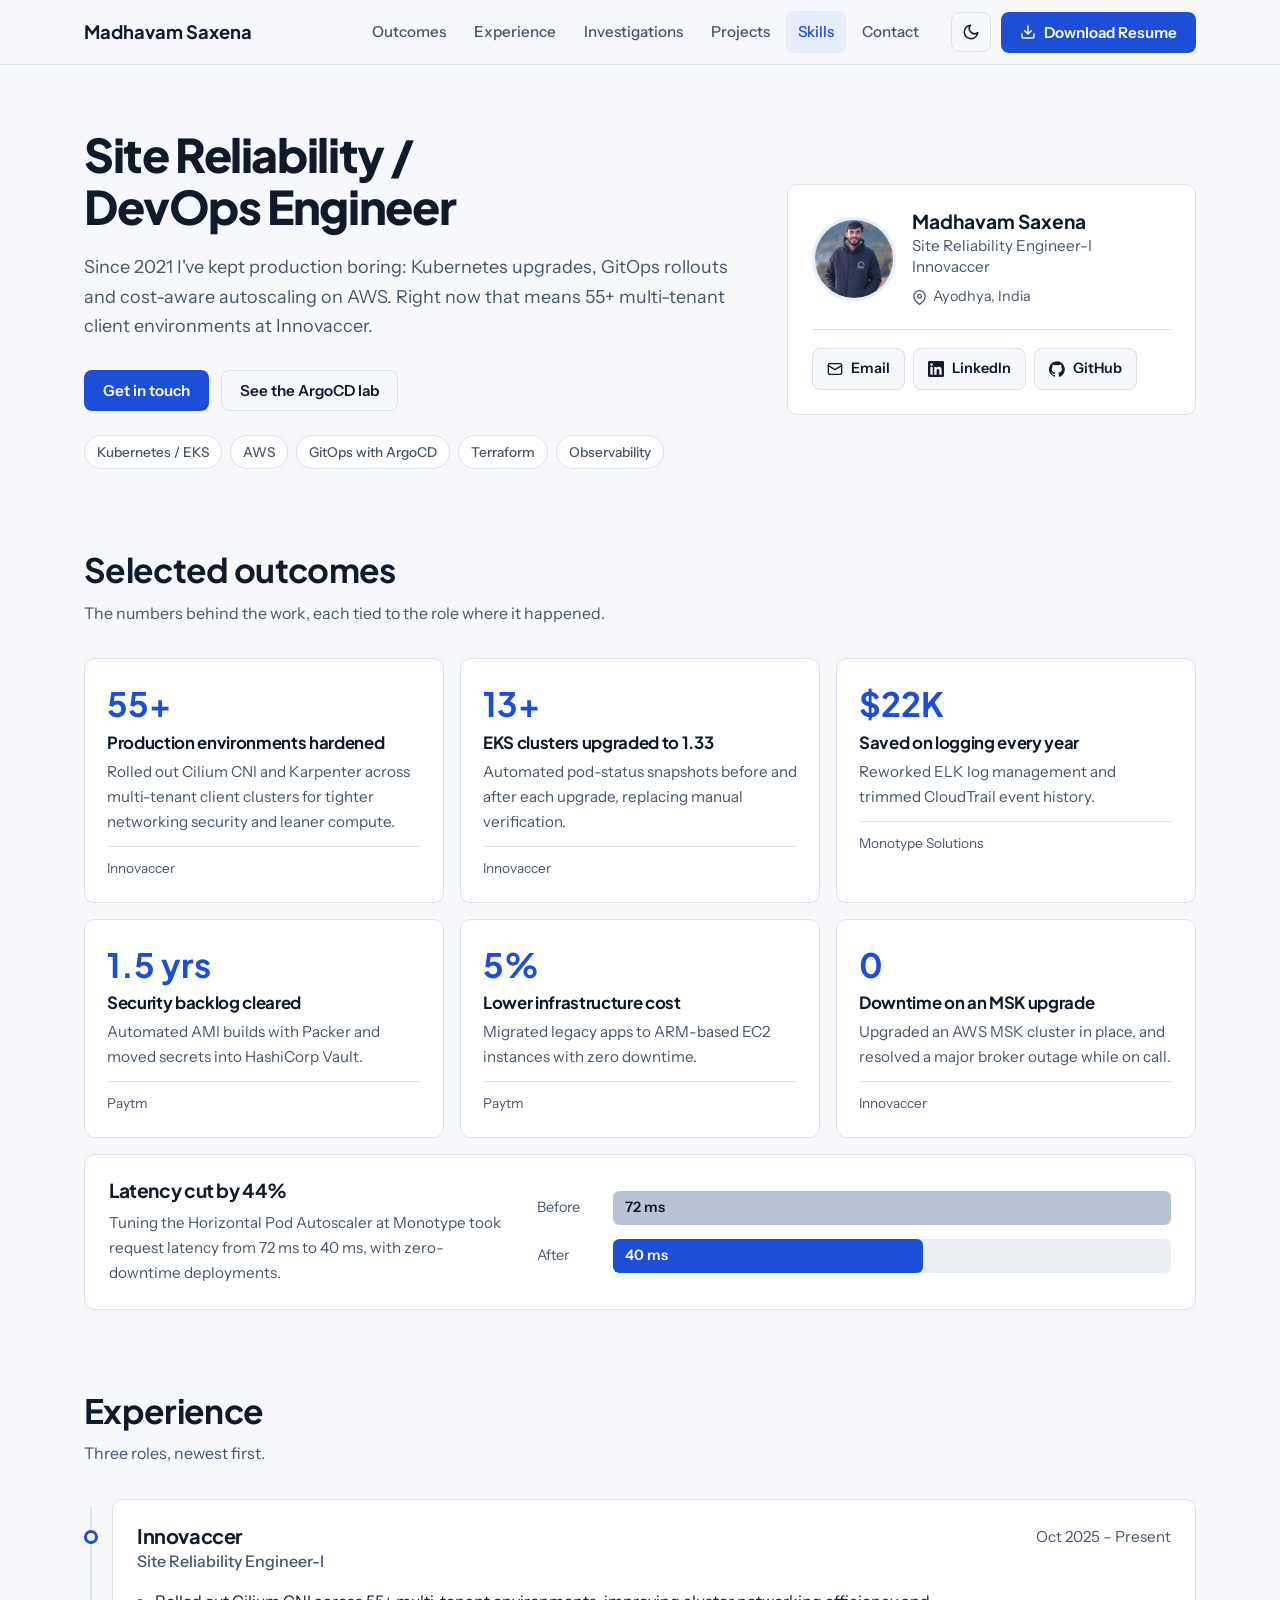
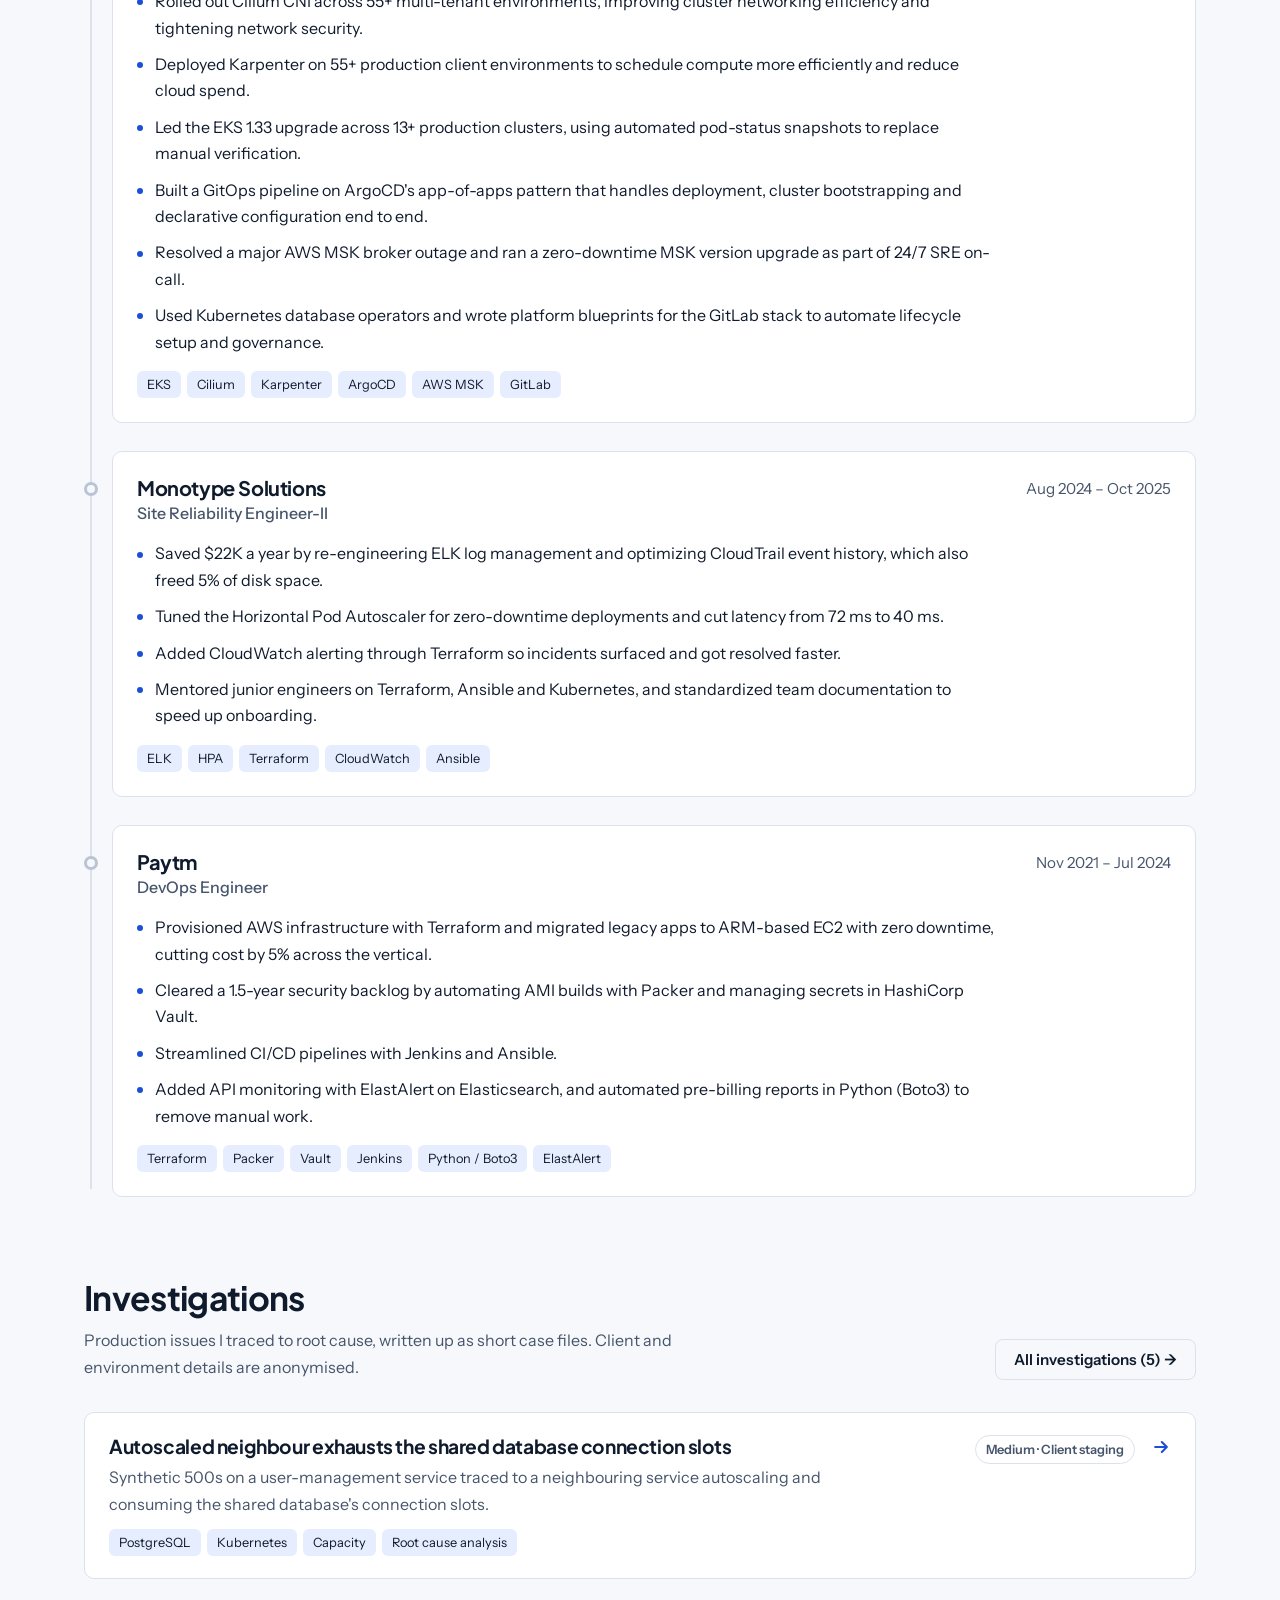
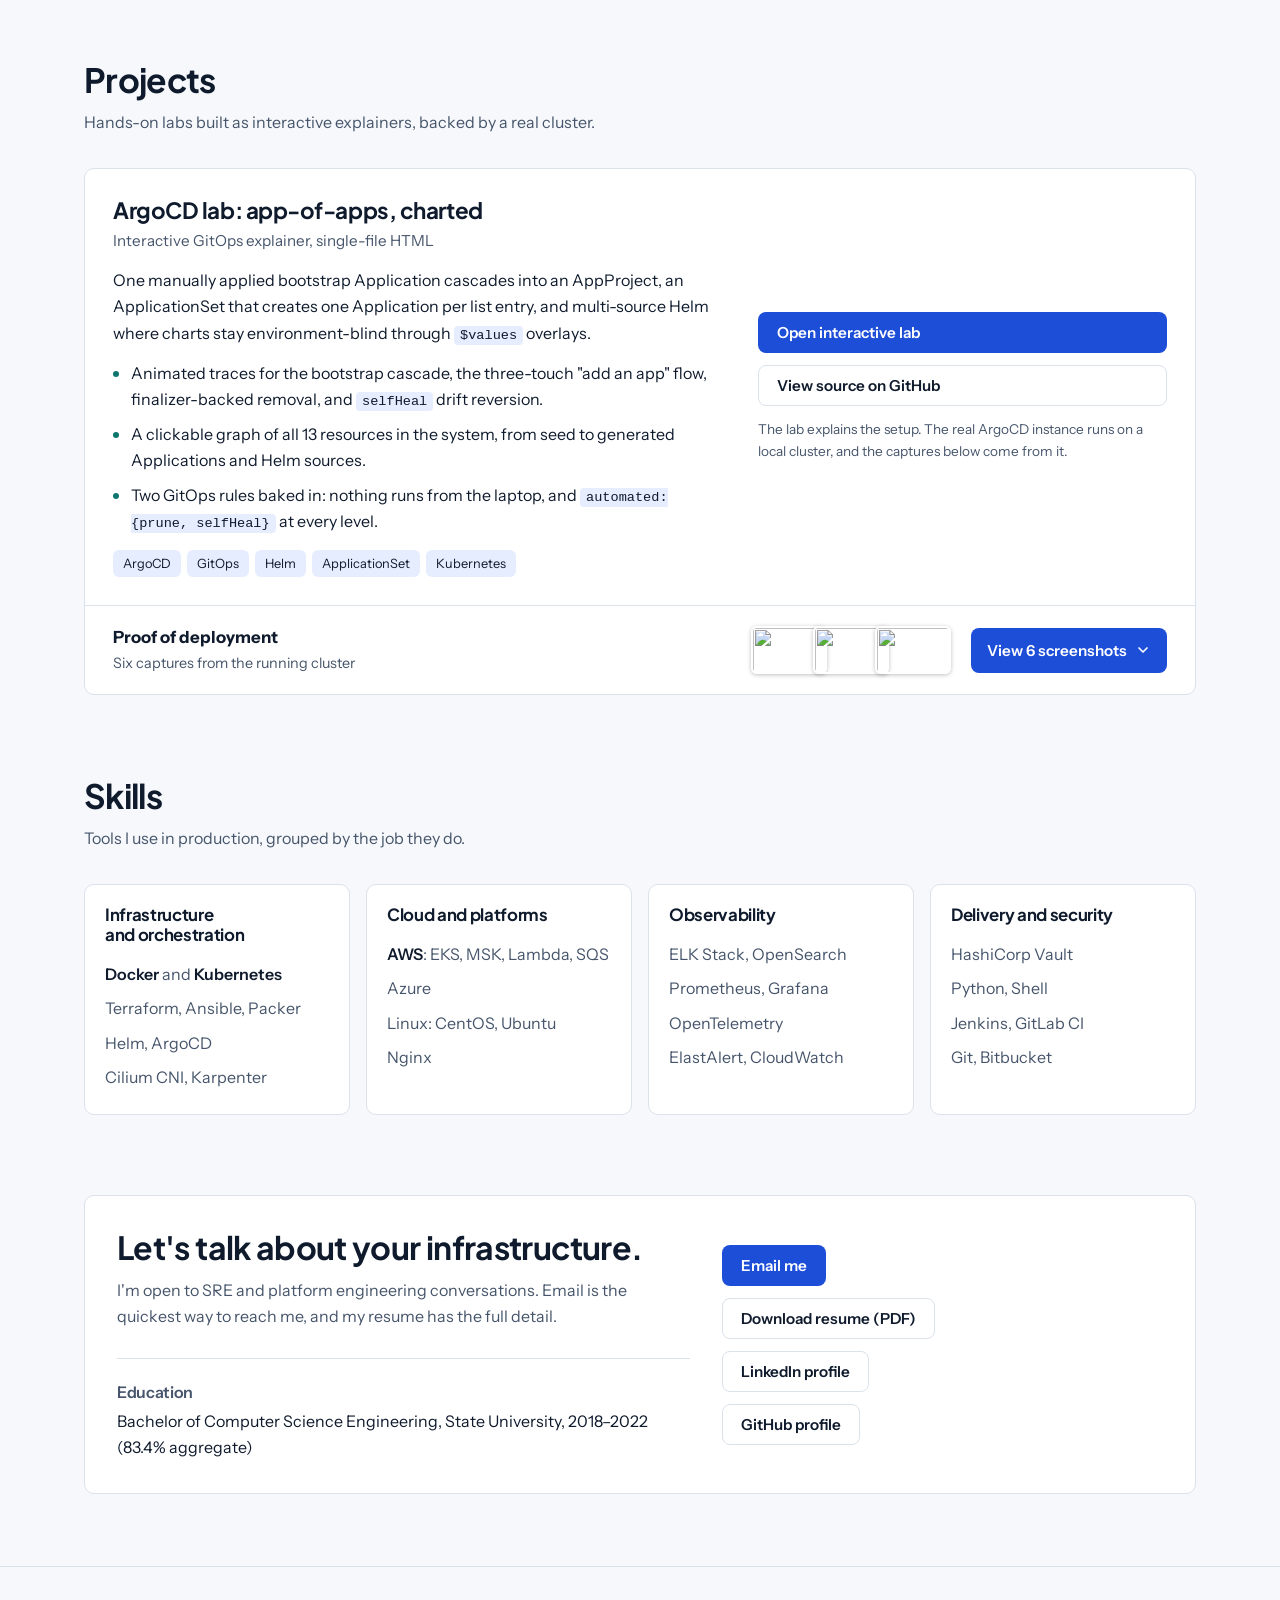
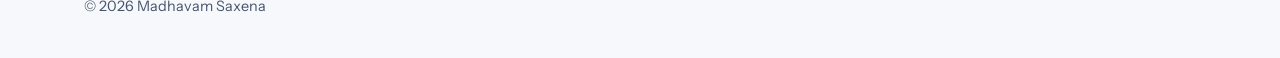
==== commit 694df0af: "Add investigation: Redis auth enabled but KEDA scalers sent an empty password Co-Authored-By: Claude" ====
--- a/html/index.html
+++ b/html/index.html
@@ -263,7 +263,7 @@
           <h2>Investigations</h2>
           <p>Production issues I traced to root cause, written up as short case files. Client and environment details are anonymised.</p>
         </div>
-        <a class="btn btn-ghost" href="investigations.html">All investigations (4) →</a>
+        <a class="btn btn-ghost" href="investigations.html">All investigations (5) →</a>
       </div>
 
       <div class="cases">
